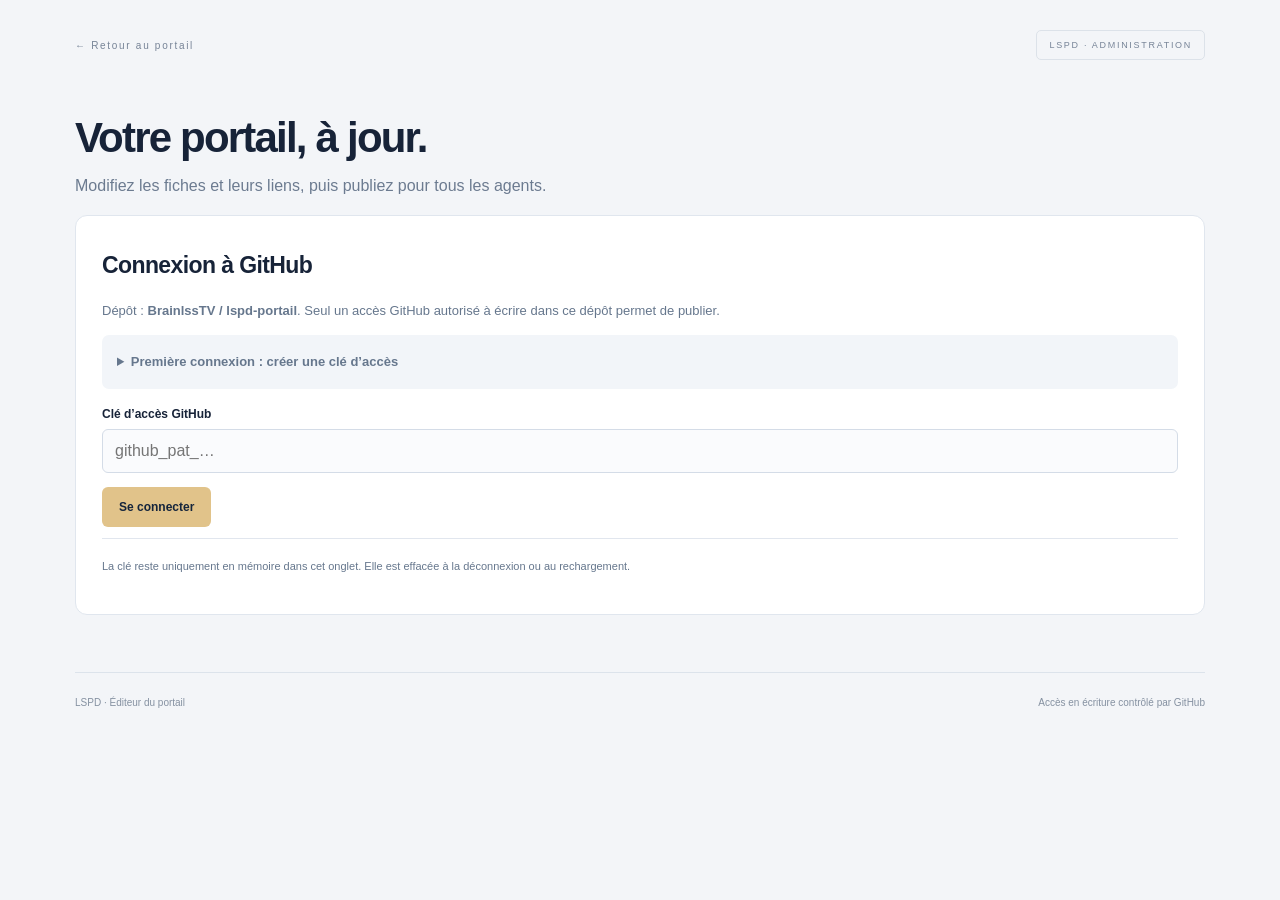
==== admin.html @ 7bc92702 "Deuxième push" ====
<!doctype html><html lang="fr"><head><meta charset="utf-8"><meta name="viewport" content="width=device-width,initial-scale=1"><title>Administration — LSPD</title><link rel="stylesheet" href="style.css"><link rel="stylesheet" href="admin.css"><script defer src="contenu.js"></script><script defer src="admin.js"></script></head><body class="admin-body"><div class="admin-shell"><header><a href="index.html">← Retour au portail</a><span class="tag">LSPD · ADMINISTRATION</span></header><h1>Votre portail, à jour.</h1><p class="intro">Modifiez les fiches et leurs liens, puis publiez pour tous les agents.</p><section id="login" class="panel"><h2>Connexion à GitHub</h2><p>Dépôt : <strong>BrainlssTV / lspd-portail</strong>. Seul un accès GitHub autorisé à écrire dans ce dépôt permet de publier.</p><details><summary>Première connexion : créer une clé d’accès</summary><ol><li>Ouvrez <a href="https://github.com/settings/personal-access-tokens/new" target="_blank" rel="noopener noreferrer">la création d’un jeton GitHub ↗</a>.</li><li>Nommez-le « Éditeur LSPD », choisissez une expiration et le propriétaire BrainlssTV.</li><li>Dans « Repository access », sélectionnez « Only select repositories », puis « lspd-portail ».</li><li>Dans « Repository permissions », donnez à « Contents » l’accès « Read and write ».</li><li>Générez le jeton, copiez-le et collez-le ci-dessous. Ne le partagez pas et ne l’ajoutez jamais aux fichiers du site.</li></ol></details><form id="connect-form"><label for="token">Clé d’accès GitHub</label><input id="token" type="password" autocomplete="off" required placeholder="github_pat_…"><button class="primary" type="submit" id="connect">Se connecter</button></form><p class="fine">La clé reste uniquement en mémoire dans cet onglet. Elle est effacée à la déconnexion ou au rechargement.</p></section><p id="status" role="status" aria-live="polite"></p><section id="editor" hidden><div class="toolbar"><span id="session"></span><div><button id="disconnect">Déconnexion</button><button id="publish" class="primary">Publier les modifications</button></div></div><p class="fine">Enregistrer une fiche prépare un brouillon dans cet onglet. « Publier les modifications » l’enregistre sur GitHub. Le site public se met ensuite à jour via GitHub Pages.</p><section class="panel"><h2>Bandeau d’information</h2><label for="announcement-edit">Message d’accueil</label><textarea id="announcement-edit" rows="3"></textarea></section><div class="editor-grid"><section class="panel"><div class="row"><h2>Les fiches</h2><button id="new-card">+ Nouvelle fiche</button></div><div id="card-list"></div></section><section class="panel"><h2 id="form-title">Modifier une fiche</h2><form id="card-form"><label for="title-edit">Titre</label><input id="title-edit" required maxlength="150"><label for="category-edit">Rubrique</label><select id="category-edit"><option value="rookie">Espace Rookie</option><option value="academy">LSPA / Academy</option><option value="procedures">Procédures</option><option value="unites">Grades & unités</option></select><label for="description-edit">Résumé</label><textarea id="description-edit" rows="3" required></textarea><label for="points-edit">Contenu de la fiche — un repère par ligne</label><textarea id="points-edit" rows="7"></textarea><div class="row"><h3>Documents & liens</h3><button type="button" id="add-link">+ Ajouter un lien</button></div><div id="links-edit"></div><div class="row"><button type="submit" class="primary">Enregistrer la fiche</button><button type="button" id="delete-card" class="danger">Supprimer</button></div></form></section></div></section><footer>LSPD · Éditeur du portail <span>Accès en écriture contrôlé par GitHub</span></footer></div></body></html>
---- style.css ----
*{box-sizing:border-box}body{margin:0;background:#f3f5f8;color:#172338;font-family:Inter,Segoe UI,Arial,sans-serif}a{color:inherit;text-decoration:none}button,input{font:inherit}aside{position:fixed;inset:0 auto 0 0;width:250px;background:#101e33;color:#bec9d8;padding:36px 23px;display:flex;flex-direction:column}.brand{display:flex;align-items:center;gap:12px;font-size:27px;color:white;font-weight:800;letter-spacing:2px}.crest{display:grid;place-items:center;color:#ddbd79;border:1px solid #6d6249;border-radius:14px;width:48px;height:54px;font-size:31px}.brand small{display:block;font-size:8px;margin-top:6px;letter-spacing:1.7px;font-weight:500}.nav-label{font-size:9px;letter-spacing:2px;color:#7d90a9;margin:55px 12px 19px}nav{display:grid;gap:7px}nav a{padding:14px;border-radius:8px;display:flex;gap:14px;font-size:15px}nav a:hover{background:#1a2e47}nav a.active{color:#ebce90;background:#21334b;box-shadow:inset 3px 0 #d6b570}.aside-bottom{margin-top:auto;font-size:9px;letter-spacing:1px;padding:20px 8px 0;border-top:1px solid #2c3b50}.dot{display:inline-block;width:6px;height:6px;border-radius:50%;background:#d6b570;margin-right:6px}.aside-bottom p{font-size:11px;letter-spacing:2px;color:#edf0f6;margin-top:16px}main{margin-left:250px;padding:0 45px;max-width:1600px}header{display:flex;justify-content:space-between;align-items:center;min-height:90px;font-size:10px;letter-spacing:1.7px;color:#778497}.tag{padding:9px 12px;border:1px solid #dce2e9;border-radius:5px;font-size:9px}.hero{position:relative;overflow:hidden;padding:45px 48px;border-radius:14px;color:white;background:radial-gradient(ellipse at 90% 70%,#304866 0,transparent 65%),#14253d;min-height:320px}.eyebrow{font-size:10px;letter-spacing:2px;font-weight:700;color:#a18857}.hero .eyebrow{color:#dfc48e}h1{font-size:clamp(32px,3.4vw,51px);letter-spacing:-1.8px;line-height:1.12;margin:19px 0 15px;position:relative;z-index:1}.hero p{color:#b5c3d4;max-width:520px;font-size:14px;line-height:1.7;position:relative;z-index:1}.primary{display:inline-flex;gap:24px;background:#e1c38a;color:#15253c;padding:13px 17px;border-radius:6px;font-size:12px;font-weight:700;margin-top:14px;position:relative;z-index:1}.hero-mark{position:absolute;right:35px;top:-28px;color:#dfc48e;font-size:290px;opacity:.07;transform:rotate(-12deg)}.notice{display:flex;gap:20px;align-items:center;border:1px solid #e1e6ed;background:white;border-radius:8px;margin-top:22px;padding:16px 20px}.notice span{font-size:9px;font-weight:800;color:#a18857;letter-spacing:1px}.notice p{font-size:12px;color:#68778b;margin:0;line-height:1.6}.library{margin:37px 0 48px}.section-head{display:flex;justify-content:space-between;gap:20px;align-items:center}h2{font-size:23px;letter-spacing:-.6px;margin:10px 0 20px}.search{display:flex;gap:10px;background:white;border:1px solid #e0e5ec;border-radius:7px;padding:10px 13px}.search input{border:0;outline:none;background:none;width:200px;font-size:12px}.filters{display:flex;gap:8px;flex-wrap:wrap;margin:8px 0 15px}.filters button{border:1px solid #dfe4eb;color:#738096;border-radius:6px;padding:9px 13px;background:transparent;font-size:11px;cursor:pointer}.filters button.selected{background:#182a43;border-color:#182a43;color:white}.count{font-size:11px;color:#778497}.cards{display:grid;grid-template-columns:repeat(3,minmax(0,1fr));gap:17px}.card{background:white;border:1px solid #e1e6ee;border-radius:10px;padding:23px;display:flex;flex-direction:column;min-height:218px;transition:transform .15s,box-shadow .15s}.card:hover{transform:translateY(-3px);box-shadow:0 8px 22px #14253d0a}.card-top{display:flex;align-items:center;justify-content:space-between}.number{background:#eef2f7;color:#718198;font-size:11px;padding:8px;border-radius:6px}.category{font-size:9px;color:#9b8253;letter-spacing:1px;text-transform:uppercase}.card h3{font-size:17px;line-height:1.4;margin:19px 0 8px}.card p{font-size:12px;color:#7c8797;line-height:1.7;margin:0 0 20px}.card button{margin-top:auto;align-self:stretch;text-align:left;border:0;border-top:1px solid #eff1f5;padding:13px 0 0;background:none;color:#344c6b;font-size:11px;font-weight:700;cursor:pointer}.card button span{float:right}footer{border-top:1px solid #dce3eb;padding:24px 0 30px;display:flex;justify-content:space-between;font-size:10px;color:#8591a1}dialog{width:min(620px,calc(100% - 30px));border:1px solid #dde3eb;border-radius:14px;padding:30px;color:#172338;max-height:85vh}dialog::backdrop{background:#0c182dbb;backdrop-filter:blur(4px)}.dialog-top{display:flex;justify-content:space-between;align-items:center}.dialog-top button{border:0;background:#eef1f6;border-radius:6px;padding:8px 12px;cursor:pointer}dialog h2{font-size:28px;margin:22px 0 10px}dialog p,dialog li{font-size:14px;color:#68778b;line-height:1.8}dialog h3{font-size:11px;letter-spacing:1.3px;text-transform:uppercase;margin-top:28px}dialog li{padding-bottom:6px}.resource{display:block;background:#edf2f8;padding:14px;border-radius:6px;color:#25486b;font-size:13px;margin:8px 0}.fine{border-top:1px solid #e1e6ee;padding-top:18px;font-size:11px!important}.empty{font-size:13px;color:#758399;border:1px dashed #d3dbe5;padding:17px;border-radius:6px}:focus-visible{outline:3px solid #bd9651;outline-offset:4px}@media(min-width:1500px){main{padding:0 65px}.hero{min-height:350px}}@media(max-width:1100px){aside{width:210px;padding:30px 15px}main{margin-left:210px;padding:0 25px}.cards{grid-template-columns:repeat(2,minmax(0,1fr))}.section-head{align-items:flex-start;flex-direction:column}.hero{padding:35px}}@media(max-width:650px){aside{position:relative;width:100%;padding:18px}.brand{font-size:22px}.crest{width:36px;height:39px;font-size:24px}.nav-label,.aside-bottom{display:none}nav{display:flex;overflow:auto;margin-top:18px;gap:5px}nav a{white-space:nowrap;font-size:11px;padding:10px;gap:5px}main{margin:0;padding:0 18px}header{min-height:64px;font-size:8px}.tag{font-size:7px}.hero{padding:28px 24px}.hero-mark{right:-75px}.cards{grid-template-columns:1fr}.notice{align-items:flex-start;gap:12px}.notice p{font-size:11px}.search{width:100%}.search input{width:100%}footer{gap:14px;flex-direction:column}.library{margin-top:30px}}
---- admin.css ----
.admin-shell{max-width:1180px;margin:auto;padding:0 25px}.admin-body h1{font-size:42px;margin-top:24px}.intro{color:#6c7b90}.panel{background:white;border:1px solid #e0e6ee;border-radius:12px;padding:26px;margin:20px 0}.panel p,.panel li,details{font-size:13px;color:#66778d;line-height:1.8}details{background:#f2f5f9;border-radius:7px;padding:15px}summary{cursor:pointer;font-weight:700}details a{color:#1a5b96;text-decoration:underline}label{display:block;font-size:12px;font-weight:700;margin:18px 0 8px}input,textarea,select{display:block;width:100%;border:1px solid #d4dce7;border-radius:6px;padding:12px;background:#fafbfd;color:#172338}textarea{resize:vertical}button{cursor:pointer;border:1px solid #d4dce7;border-radius:6px;padding:10px 13px;background:white;color:#243b59;font-size:12px}button:disabled{opacity:.5;cursor:wait}.primary{border:0}.toolbar,.row{display:flex;justify-content:space-between;gap:15px;align-items:center}.toolbar{margin-top:25px}.toolbar .primary{margin:0 0 0 10px}.editor-grid{display:grid;grid-template-columns:340px 1fr;gap:20px}.card-option{width:100%;text-align:left;margin-bottom:8px;padding:14px}.card-option.selected{background:#182b44;color:white}.card-option small{display:block;opacity:.6;margin-top:6px}.link-row{display:grid;grid-template-columns:1fr 1.6fr auto;gap:8px;align-items:end;margin-bottom:10px}.link-row label{font-size:10px;margin-top:5px}.danger{color:#b74242}#status{padding:12px 0;font-size:13px;line-height:1.8;white-space:pre-line}#status.error{color:#b13232}#status.success{color:#22704e}.admin-link{font-size:10px;color:#5c6d85;margin-left:12px}@media(max-width:800px){.editor-grid{grid-template-columns:1fr}.toolbar{align-items:flex-start;flex-direction:column}.link-row{grid-template-columns:1fr}.row{flex-wrap:wrap}.admin-body h1{font-size:32px}}
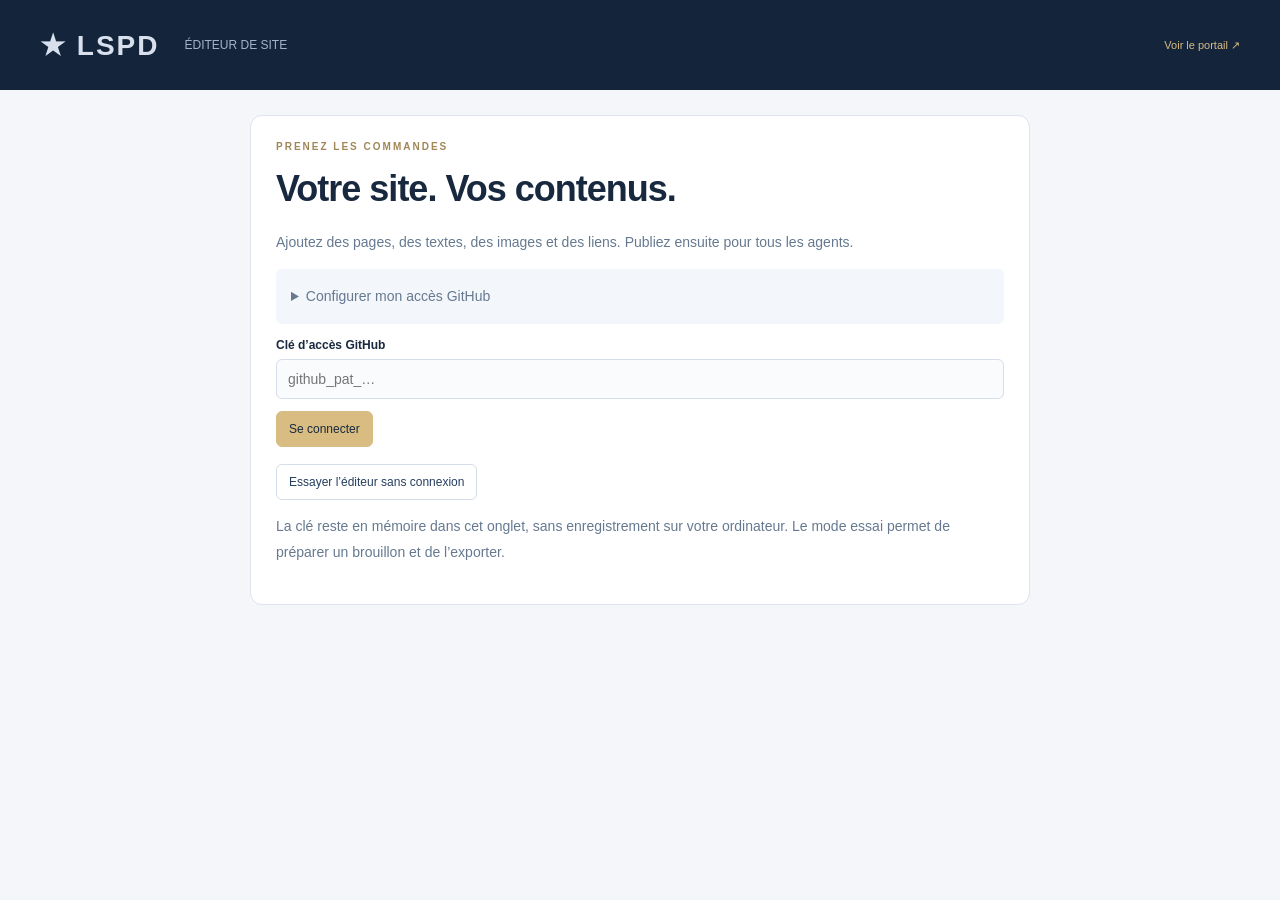
==== commit 170fa59b: "Nouvelle version" ====
--- a/admin.html
+++ b/admin.html
@@ -1 +1 @@
-<!doctype html><html lang="fr"><head><meta charset="utf-8"><meta name="viewport" content="width=device-width,initial-scale=1"><title>Administration — LSPD</title><link rel="stylesheet" href="style.css"><link rel="stylesheet" href="admin.css"><script defer src="contenu.js"></script><script defer src="admin.js"></script></head><body class="admin-body"><div class="admin-shell"><header><a href="index.html">← Retour au portail</a><span class="tag">LSPD · ADMINISTRATION</span></header><h1>Votre portail, à jour.</h1><p class="intro">Modifiez les fiches et leurs liens, puis publiez pour tous les agents.</p><section id="login" class="panel"><h2>Connexion à GitHub</h2><p>Dépôt : <strong>BrainlssTV / lspd-portail</strong>. Seul un accès GitHub autorisé à écrire dans ce dépôt permet de publier.</p><details><summary>Première connexion : créer une clé d’accès</summary><ol><li>Ouvrez <a href="https://github.com/settings/personal-access-tokens/new" target="_blank" rel="noopener noreferrer">la création d’un jeton GitHub ↗</a>.</li><li>Nommez-le « Éditeur LSPD », choisissez une expiration et le propriétaire BrainlssTV.</li><li>Dans « Repository access », sélectionnez « Only select repositories », puis « lspd-portail ».</li><li>Dans « Repository permissions », donnez à « Contents » l’accès « Read and write ».</li><li>Générez le jeton, copiez-le et collez-le ci-dessous. Ne le partagez pas et ne l’ajoutez jamais aux fichiers du site.</li></ol></details><form id="connect-form"><label for="token">Clé d’accès GitHub</label><input id="token" type="password" autocomplete="off" required placeholder="github_pat_…"><button class="primary" type="submit" id="connect">Se connecter</button></form><p class="fine">La clé reste uniquement en mémoire dans cet onglet. Elle est effacée à la déconnexion ou au rechargement.</p></section><p id="status" role="status" aria-live="polite"></p><section id="editor" hidden><div class="toolbar"><span id="session"></span><div><button id="disconnect">Déconnexion</button><button id="publish" class="primary">Publier les modifications</button></div></div><p class="fine">Enregistrer une fiche prépare un brouillon dans cet onglet. « Publier les modifications » l’enregistre sur GitHub. Le site public se met ensuite à jour via GitHub Pages.</p><section class="panel"><h2>Bandeau d’information</h2><label for="announcement-edit">Message d’accueil</label><textarea id="announcement-edit" rows="3"></textarea></section><div class="editor-grid"><section class="panel"><div class="row"><h2>Les fiches</h2><button id="new-card">+ Nouvelle fiche</button></div><div id="card-list"></div></section><section class="panel"><h2 id="form-title">Modifier une fiche</h2><form id="card-form"><label for="title-edit">Titre</label><input id="title-edit" required maxlength="150"><label for="category-edit">Rubrique</label><select id="category-edit"><option value="rookie">Espace Rookie</option><option value="academy">LSPA / Academy</option><option value="procedures">Procédures</option><option value="unites">Grades & unités</option></select><label for="description-edit">Résumé</label><textarea id="description-edit" rows="3" required></textarea><label for="points-edit">Contenu de la fiche — un repère par ligne</label><textarea id="points-edit" rows="7"></textarea><div class="row"><h3>Documents & liens</h3><button type="button" id="add-link">+ Ajouter un lien</button></div><div id="links-edit"></div><div class="row"><button type="submit" class="primary">Enregistrer la fiche</button><button type="button" id="delete-card" class="danger">Supprimer</button></div></form></section></div></section><footer>LSPD · Éditeur du portail <span>Accès en écriture contrôlé par GitHub</span></footer></div></body></html>+<!doctype html><html lang="fr"><head><meta charset="utf-8"><meta name="viewport" content="width=device-width,initial-scale=1"><title>Gestion du site — LSPD</title><link rel="stylesheet" href="site.css"><link rel="stylesheet" href="editor.css"><script defer src="site-default.js"></script><script defer src="render.js"></script><script defer src="editor.js"></script></head><body><header class="topbar"><a class="brand" href="index.html">★ LSPD</a><span>ÉDITEUR DE SITE</span><a class="admin-access" href="index.html">Voir le portail ↗</a></header><div class="editor-shell"><section id="login" class="panel"><div class="eyebrow">PRENEZ LES COMMANDES</div><h1>Votre site. Vos contenus.</h1><p>Ajoutez des pages, des textes, des images et des liens. Publiez ensuite pour tous les agents.</p><details><summary>Configurer mon accès GitHub</summary><ol><li>Ouvrez <a href="https://github.com/settings/personal-access-tokens/new" target="_blank" rel="noopener noreferrer">la création d’une clé GitHub ↗</a>.</li><li>Choisissez une expiration et le propriétaire BrainlssTV.</li><li>Dans Repository access : Only select repositories → lspd-portail.</li><li>Dans Repository permissions : Contents → Read and write.</li><li>Générez la clé et collez-la ici. Ne l’ajoutez jamais aux fichiers du site.</li></ol></details><form id="login-form"><label for="token">Clé d’accès GitHub</label><input id="token" type="password" required autocomplete="off" placeholder="github_pat_…"><button class="primary" id="connect">Se connecter</button></form><button id="demo">Essayer l’éditeur sans connexion</button><p class="hint">La clé reste en mémoire dans cet onglet, sans enregistrement sur votre ordinateur. Le mode essai permet de préparer un brouillon et de l’exporter.</p></section><p id="status" role="status" aria-live="polite"></p><section id="workspace" hidden><div class="actions"><span id="mode"></span><div><button id="export">Exporter le brouillon</button><button id="logout">Quitter</button><button id="publish" class="primary">Publier le site</button></div></div><div class="work-grid"><div><section class="panel"><h2>Identité du site</h2><label for="site-title">Nom</label><input id="site-title"><label for="site-subtitle">Sous-titre</label><input id="site-subtitle"><label for="site-tagline">Devise</label><input id="site-tagline"></section><section class="panel"><div class="row"><h2>Pages & menu</h2><button id="new-page">+ Page</button></div><div id="pages"></div></section></div><section class="panel"><div class="row"><h2>Contenu de la page</h2><button id="delete-page" class="danger">Supprimer la page</button></div><label for="page-name">Nom de la page</label><input id="page-name"><div class="add-blocks"><span>Ajouter un bloc</span><button data-add="heading">Titre</button><button data-add="text">Texte</button><button data-add="image">Image</button><button data-add="link">Lien</button><button data-add="callout">Encadré</button><button data-add="divider">Séparateur</button></div><div id="blocks"></div></section></div><section class="panel"><div class="eyebrow">APERÇU EN DIRECT · BROUILLON</div><h1 id="preview-title"></h1><div id="preview" class="content"></div></section><p class="hint">Les changements restent dans cet onglet jusqu’à publication. Exportez votre brouillon pour en garder une copie. Après publication, GitHub Pages met le portail à jour.</p></section></div></body></html>
--- a/site.css
+++ b/site.css
@@ -0,0 +1 @@
+*{box-sizing:border-box}body{margin:0;background:#f4f6f9;color:#18283e;font-family:Segoe UI,Arial,sans-serif}a{color:inherit}button,input,textarea,select{font:inherit}button{cursor:pointer}button:disabled{opacity:.55;cursor:wait}:focus-visible{outline:3px solid #c6a465;outline-offset:3px}.topbar{background:#13243b;color:#d7e0ec;display:flex;align-items:center;gap:25px;padding:22px 40px;min-height:90px}.brand{display:flex;align-items:center;gap:12px;font-size:28px;font-weight:800;letter-spacing:2px;text-decoration:none}.badge{color:#e0c185;font-size:32px}.topbar>span{font-size:12px;color:#a3b3c8}.admin-access{margin-left:auto;font-size:11px;text-decoration:none;color:#d9bc82}.layout{max-width:1400px;margin:auto;display:grid;grid-template-columns:250px 1fr;min-height:calc(100vh - 90px)}aside{padding:40px 25px;border-right:1px solid #dce3ed;display:flex;flex-direction:column}.eyebrow{font-size:10px;letter-spacing:2px;color:#a08758;font-weight:700}nav{display:grid;gap:7px;margin-top:22px}nav a{padding:13px 15px;font-size:14px;text-decoration:none;border-radius:7px;color:#596c85;overflow-wrap:anywhere}nav a.active{background:#182b44;color:#ecd19b}.motto{margin-top:auto;padding-top:50px;color:#7c8ba0;font-size:10px;letter-spacing:2px}main{padding:48px 55px;min-width:0}h1{font-size:40px;letter-spacing:-1px;margin:16px 0 34px;overflow-wrap:anywhere}.content{background:white;border:1px solid #e0e6ee;padding:38px;border-radius:12px;min-height:230px}.content> *:first-child{margin-top:0}.content h2{font-size:27px;line-height:1.4;letter-spacing:-.6px;margin:28px 0 14px;overflow-wrap:anywhere}.content p{color:#61728a;font-size:15px;line-height:1.85;white-space:pre-wrap;overflow-wrap:anywhere}.callout{padding:19px 23px;background:#f6f1e6;border-left:3px solid #ccad71;border-radius:6px;color:#716142!important}.content figure{margin:26px 0}.content img{display:block;max-width:100%;max-height:750px;object-fit:contain;border-radius:8px;margin:auto}.content figcaption{font-size:12px;color:#7a8a9f;text-align:center;margin-top:12px;white-space:pre-wrap;overflow-wrap:anywhere}.resource{display:inline-block;background:#182d49;color:#edd29d;padding:13px 20px;border-radius:6px;text-decoration:none;margin:8px 0;font-size:14px}.content hr{border:0;border-top:1px solid #e1e6ee;margin:30px 0}.empty{color:#8b96a6;font-size:14px}footer{font-size:10px;color:#8a98aa;border-top:1px solid #dce3ed;margin-top:40px;padding-top:22px}@media(max-width:700px){.topbar{padding:18px;gap:12px}.topbar>span{display:none}.layout{display:block}aside{padding:22px 18px;border-right:0;border-bottom:1px solid #dce3ed}nav{display:flex;overflow:auto;margin-top:12px}nav a{white-space:nowrap}.motto{display:none}main{padding:28px 18px}h1{font-size:31px}.content{padding:24px}.content h2{font-size:23px}}
--- a/editor.css
+++ b/editor.css
@@ -0,0 +1 @@
+.editor-shell{max-width:1420px;margin:auto;padding:25px}.panel{background:white;border:1px solid #dde4ee;border-radius:12px;padding:25px;margin-bottom:22px}.panel h1{margin-bottom:20px;font-size:36px}.panel h2{font-size:19px;margin:0 0 15px}.panel p,details{font-size:14px;color:#667990;line-height:1.8}.hint{font-size:12px;color:#7a8b9f;line-height:1.8}label{display:block;font-size:12px;font-weight:700;margin:14px 0 7px}input,textarea,select{display:block;width:100%;background:#fafbfd;color:#18283e;border:1px solid #d4ddea;border-radius:6px;padding:11px;font-size:14px}textarea{resize:vertical}button{border:1px solid #d4ddea;background:white;color:#263e60;border-radius:6px;padding:10px 12px;font-size:12px}.primary{background:#d9bc82;color:#17283e;border-color:#d9bc82;margin:12px 0}.actions,.row{display:flex;justify-content:space-between;align-items:center;gap:12px}.actions{margin-bottom:20px}.actions .primary{margin:0}.actions>div{display:flex;gap:8px;flex-wrap:wrap}.work-grid{display:grid;grid-template-columns:310px 1fr;gap:22px;align-items:start}.page-row{display:flex;gap:5px;margin:8px 0}.page-select{flex:1;text-align:left;overflow-wrap:anywhere}.page-select.active{background:#192d49;color:#e6c990}.order{padding:8px}.danger{color:#ab3f3f}.add-blocks{display:flex;flex-wrap:wrap;gap:6px;padding:20px 0;margin:15px 0;border-bottom:1px solid #e3e8f0}.add-blocks span{font-size:11px;width:100%;margin-bottom:7px;color:#8a7655}.block-edit{background:#f4f6fa;border:1px solid #e0e6ee;border-radius:8px;padding:16px;margin:13px 0}.block-edit .row>span{font-size:11px;font-weight:700;color:#73859c}.block-edit .row>div{display:flex;gap:6px}.block-edit img{max-width:150px;max-height:100px;object-fit:contain;margin:12px 0}details{background:#f3f6fa;padding:15px;border-radius:6px}details a{color:#285b92}summary{cursor:pointer}#status{font-size:13px;white-space:pre-line;color:#2e7356;padding:0 5px;line-height:1.8}#status.error{color:#b43f3f}#login{max-width:780px;margin:auto}#demo{margin-top:5px}@media(max-width:850px){.work-grid{grid-template-columns:1fr}.actions{align-items:flex-start;flex-direction:column}.editor-shell{padding:18px}.row{flex-wrap:wrap}.panel{padding:20px}}
